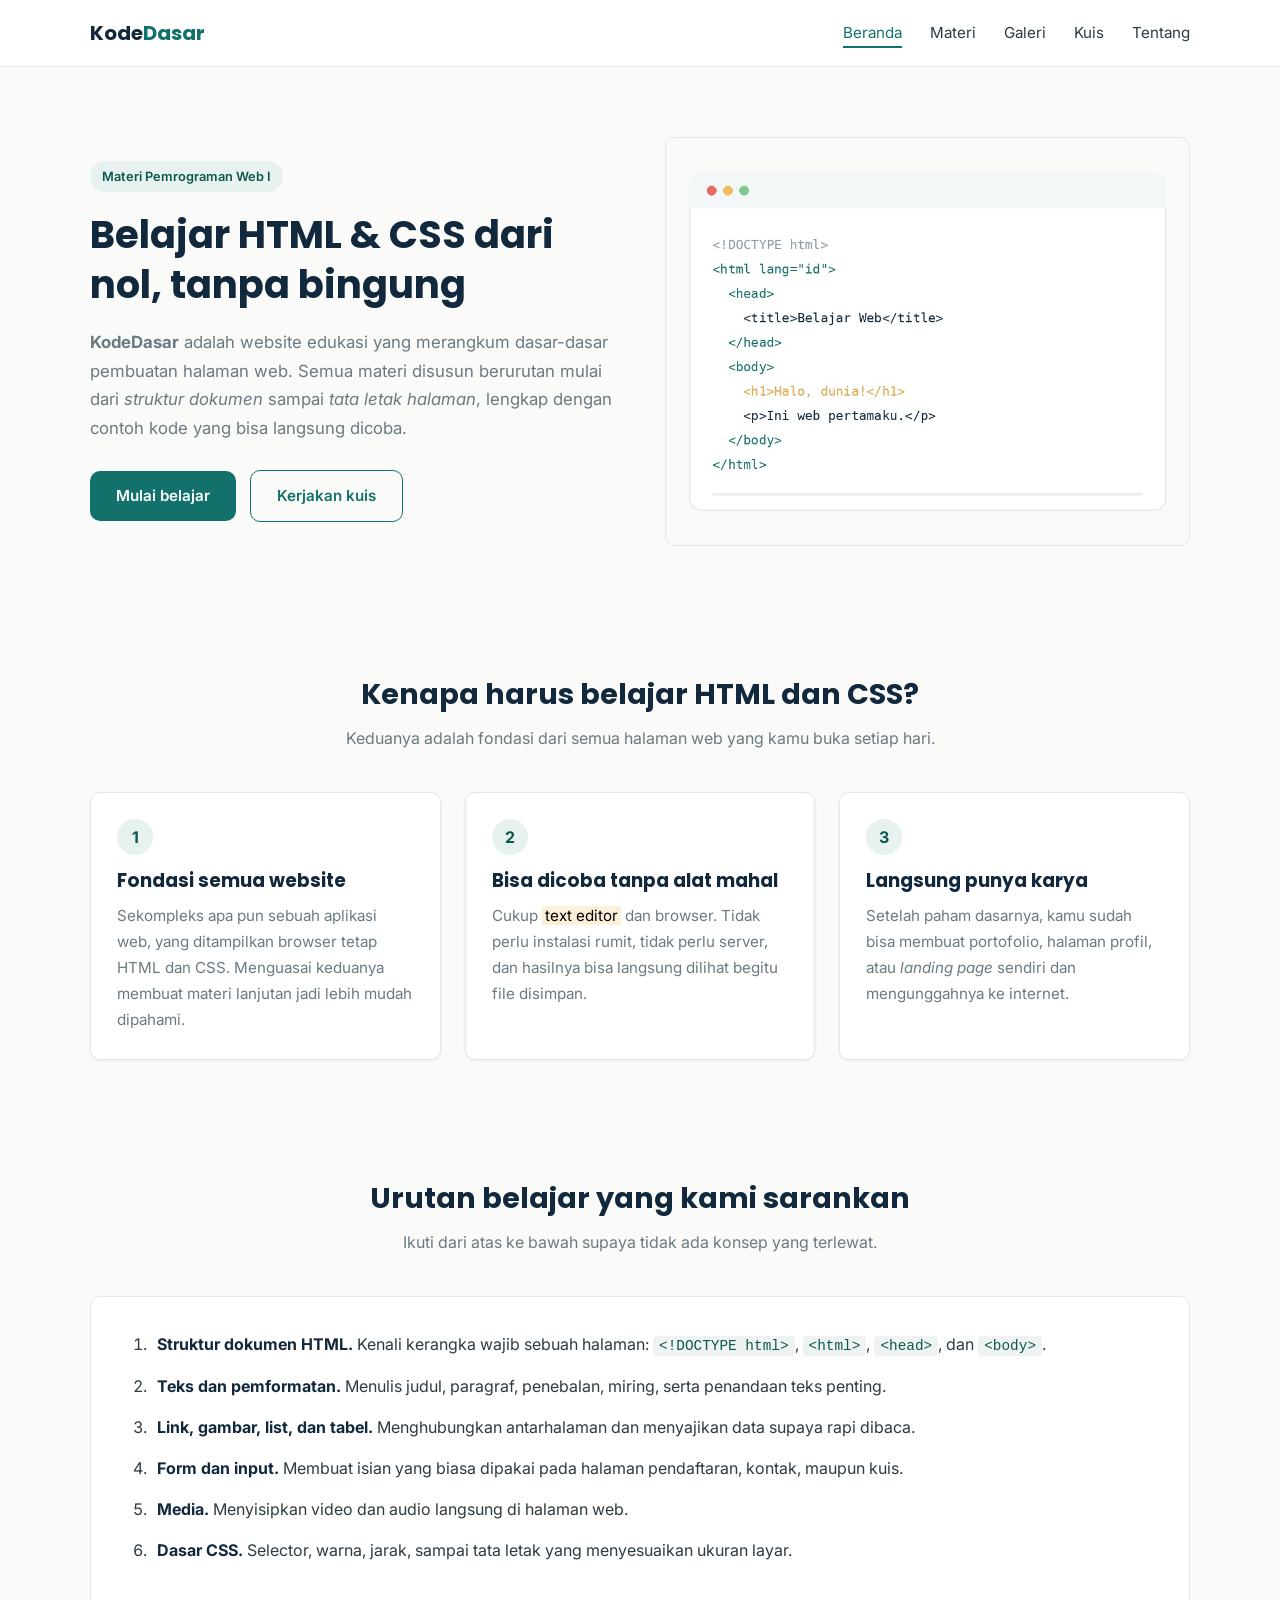
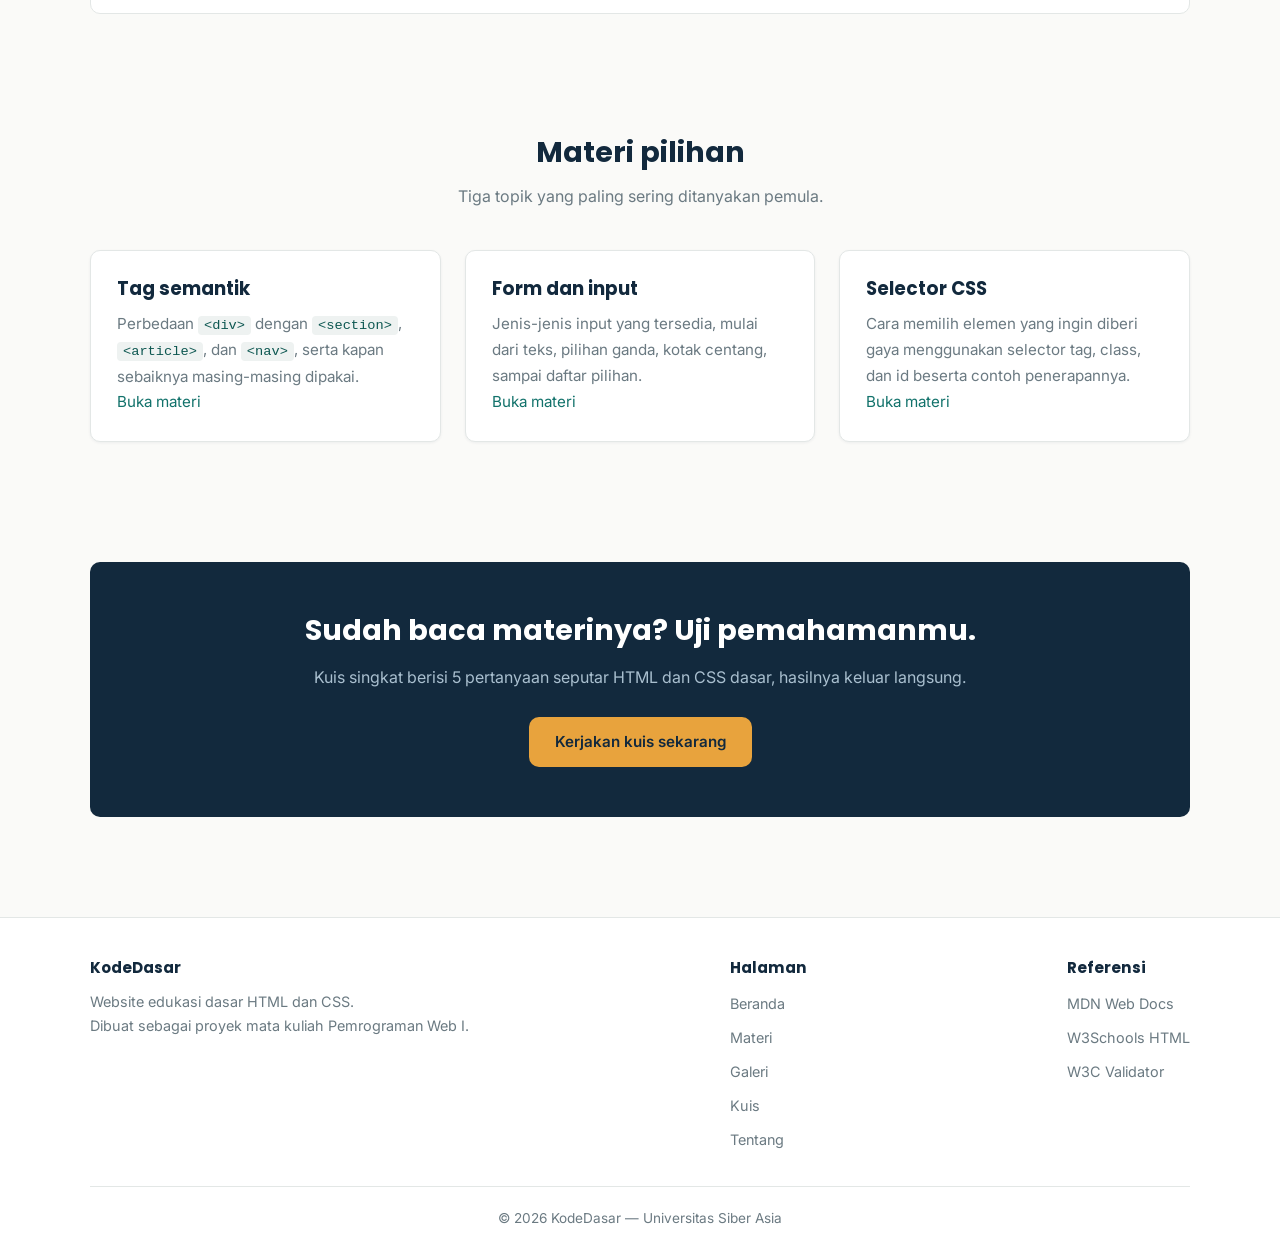
==== index.html @ 0af7c062 "commit awal web edukasi" ====
<!DOCTYPE html>
<html lang="id">
<head>
  <meta charset="UTF-8">
  <meta name="viewport" content="width=device-width, initial-scale=1.0">
  <meta name="description" content="KodeDasar adalah website edukasi untuk belajar HTML dan CSS dari nol.">
  <title>KodeDasar - Belajar HTML &amp; CSS dari Nol</title>
  <link rel="preconnect" href="https://fonts.googleapis.com">
  <link rel="preconnect" href="https://fonts.gstatic.com" crossorigin>
  <link href="https://fonts.googleapis.com/css2?family=Inter:wght@400;600&family=Poppins:wght@600;700&display=swap" rel="stylesheet">
  <link rel="stylesheet" href="css/style.css">
</head>
<body>

  <header>
    <div class="container header-isi">
      <a href="index.html" class="logo">Kode<span>Dasar</span></a>
      <button class="tombol-menu" id="tombolMenu">&#9776;</button>
      <nav id="menuUtama">
        <ul>
          <li><a href="index.html" class="aktif">Beranda</a></li>
          <li><a href="materi.html">Materi</a></li>
          <li><a href="galeri.html">Galeri</a></li>
          <li><a href="kuis.html">Kuis</a></li>
          <li><a href="tentang.html">Tentang</a></li>
        </ul>
      </nav>
    </div>
  </header>

  <main>

    <!-- Bagian pembuka -->
    <section class="hero">
      <div class="container hero-isi">
        <div class="hero-teks">
          <span class="label">Materi Pemrograman Web I</span>
          <h1>Belajar HTML &amp; CSS dari nol, tanpa bingung</h1>
          <p>
            <strong>KodeDasar</strong> adalah website edukasi yang merangkum dasar-dasar pembuatan
            halaman web. Semua materi disusun berurutan mulai dari <em>struktur dokumen</em> sampai
            <em>tata letak halaman</em>, lengkap dengan contoh kode yang bisa langsung dicoba.
          </p>
          <a href="materi.html" class="tombol">Mulai belajar</a>
          <a href="kuis.html" class="tombol tombol-garis">Kerjakan kuis</a>
        </div>
        <div class="hero-gambar">
          <img src="img/hero-editor.jpg" alt="Contoh kode HTML sederhana di dalam text editor">
        </div>
      </div>
    </section>

    <!-- Tiga alasan belajar web -->
    <section>
      <div class="container">
        <div class="judul-bagian">
          <h2>Kenapa harus belajar HTML dan CSS?</h2>
          <p>Keduanya adalah fondasi dari semua halaman web yang kamu buka setiap hari.</p>
        </div>

        <div class="grid-kartu">
          <article class="kartu">
            <span class="nomor">1</span>
            <h3>Fondasi semua website</h3>
            <p>
              Sekompleks apa pun sebuah aplikasi web, yang ditampilkan browser tetap
              HTML dan CSS. Menguasai keduanya membuat materi lanjutan jadi lebih mudah dipahami.
            </p>
          </article>

          <article class="kartu">
            <span class="nomor">2</span>
            <h3>Bisa dicoba tanpa alat mahal</h3>
            <p>
              Cukup <mark>text editor</mark> dan browser. Tidak perlu instalasi rumit,
              tidak perlu server, dan hasilnya bisa langsung dilihat begitu file disimpan.
            </p>
          </article>

          <article class="kartu">
            <span class="nomor">3</span>
            <h3>Langsung punya karya</h3>
            <p>
              Setelah paham dasarnya, kamu sudah bisa membuat portofolio, halaman profil,
              atau <em>landing page</em> sendiri dan mengunggahnya ke internet.
            </p>
          </article>
        </div>
      </div>
    </section>

    <!-- Urutan belajar -->
    <section>
      <div class="container">
        <div class="judul-bagian">
          <h2>Urutan belajar yang kami sarankan</h2>
          <p>Ikuti dari atas ke bawah supaya tidak ada konsep yang terlewat.</p>
        </div>

        <div class="alur">
          <ol>
            <li>
              <strong>Struktur dokumen HTML.</strong> Kenali kerangka wajib sebuah halaman:
              <code>&lt;!DOCTYPE html&gt;</code>, <code>&lt;html&gt;</code>,
              <code>&lt;head&gt;</code>, dan <code>&lt;body&gt;</code>.
            </li>
            <li>
              <strong>Teks dan pemformatan.</strong> Menulis judul, paragraf, penebalan,
              miring, serta penandaan teks penting.
            </li>
            <li>
              <strong>Link, gambar, list, dan tabel.</strong> Menghubungkan antarhalaman dan
              menyajikan data supaya rapi dibaca.
            </li>
            <li>
              <strong>Form dan input.</strong> Membuat isian yang biasa dipakai pada halaman
              pendaftaran, kontak, maupun kuis.
            </li>
            <li>
              <strong>Media.</strong> Menyisipkan video dan audio langsung di halaman web.
            </li>
            <li>
              <strong>Dasar CSS.</strong> Selector, warna, jarak, sampai tata letak yang
              menyesuaikan ukuran layar.
            </li>
          </ol>
        </div>
      </div>
    </section>

    <!-- Materi pilihan -->
    <section>
      <div class="container">
        <div class="judul-bagian">
          <h2>Materi pilihan</h2>
          <p>Tiga topik yang paling sering ditanyakan pemula.</p>
        </div>

        <div class="grid-kartu">
          <article class="kartu">
            <h3>Tag semantik</h3>
            <p>
              Perbedaan <code>&lt;div&gt;</code> dengan <code>&lt;section&gt;</code>,
              <code>&lt;article&gt;</code>, dan <code>&lt;nav&gt;</code>, serta kapan
              sebaiknya masing-masing dipakai.
            </p>
            <p><a href="materi.html">Buka materi</a></p>
          </article>

          <article class="kartu">
            <h3>Form dan input</h3>
            <p>
              Jenis-jenis input yang tersedia, mulai dari teks, pilihan ganda,
              kotak centang, sampai daftar pilihan.
            </p>
            <p><a href="materi.html">Buka materi</a></p>
          </article>

          <article class="kartu">
            <h3>Selector CSS</h3>
            <p>
              Cara memilih elemen yang ingin diberi gaya menggunakan selector tag,
              class, dan id beserta contoh penerapannya.
            </p>
            <p><a href="materi.html">Buka materi</a></p>
          </article>
        </div>
      </div>
    </section>

    <!-- Ajakan menuju halaman kuis -->
    <section>
      <div class="container">
        <div class="ajakan">
          <h2>Sudah baca materinya? Uji pemahamanmu.</h2>
          <p>Kuis singkat berisi 5 pertanyaan seputar HTML dan CSS dasar, hasilnya keluar langsung.</p>
          <a href="kuis.html" class="tombol">Kerjakan kuis sekarang</a>
        </div>
      </div>
    </section>

  </main>

  <footer>
    <div class="container">
      <div class="footer-isi">
        <div class="footer-kolom">
          <h4>KodeDasar</h4>
          <p>Website edukasi dasar HTML dan CSS.<br>Dibuat sebagai proyek mata kuliah Pemrograman Web I.</p>
        </div>
        <div class="footer-kolom">
          <h4>Halaman</h4>
          <ul>
            <li><a href="index.html">Beranda</a></li>
            <li><a href="materi.html">Materi</a></li>
            <li><a href="galeri.html">Galeri</a></li>
            <li><a href="kuis.html">Kuis</a></li>
            <li><a href="tentang.html">Tentang</a></li>
          </ul>
        </div>
        <div class="footer-kolom">
          <h4>Referensi</h4>
          <ul>
            <li><a href="https://developer.mozilla.org/id/docs/Web/HTML" target="_blank">MDN Web Docs</a></li>
            <li><a href="https://www.w3schools.com/html/" target="_blank">W3Schools HTML</a></li>
            <li><a href="https://validator.w3.org/" target="_blank">W3C Validator</a></li>
          </ul>
        </div>
      </div>
      <p class="hak-cipta">&copy; <span id="tahun">2026</span> KodeDasar &mdash; Universitas Siber Asia</p>
    </div>
  </footer>

  <script src="js/main.js"></script>
</body>
</html>
---- css/style.css ----
:root {
  --navy: #12293d;
  --teal: #12726b;
  --teal-gelap: #0d5751;
  --amber: #e8a33d;
  --teks: #2e3b42;
  --abu: #6b7a82;
  --garis: #e3e7e6;
  --bg: #fafaf8;
  --putih: #ffffff;
  --radius: 10px;
  --shadow: 0 1px 3px rgba(18, 41, 61, 0.06);
}

* {
  margin: 0;
  padding: 0;
  box-sizing: border-box;
}

body {
  font-family: "Inter", Arial, sans-serif;
  font-size: 16px;
  line-height: 1.7;
  color: var(--teks);
  background-color: var(--bg);
}

h1, h2, h3, h4 {
  font-family: "Poppins", Arial, sans-serif;
  color: var(--navy);
  line-height: 1.3;
}

h1 { font-size: 2.4rem; }
h2 { font-size: 1.8rem; }
h3 { font-size: 1.15rem; }

a {
  color: var(--teal);
  text-decoration: none;
}

a:hover {
  text-decoration: underline;
}

img {
  max-width: 100%;
  display: block;
}

code {
  font-family: "Consolas", "Courier New", monospace;
  background-color: #eef2f1;
  color: var(--teal-gelap);
  padding: 2px 6px;
  border-radius: 4px;
  font-size: 0.9em;
}

mark {
  background-color: #fdf0d9;
  padding: 0 3px;
}

.container {
  width: 90%;
  max-width: 1100px;
  margin: 0 auto;
}

header {
  background-color: var(--putih);
  border-bottom: 1px solid var(--garis);
  position: sticky;
  top: 0;
  z-index: 10;
}

.header-isi {
  display: flex;
  justify-content: space-between;
  align-items: center;
  padding: 16px 0;
}

.logo {
  font-family: "Poppins", Arial, sans-serif;
  font-size: 1.25rem;
  font-weight: 700;
  color: var(--navy);
}

.logo:hover {
  text-decoration: none;
}

.logo span {
  color: var(--teal);
}

nav ul {
  list-style: none;
  display: flex;
  gap: 28px;
}

nav a {
  color: var(--teks);
  font-size: 0.95rem;
  padding-bottom: 4px;
}

nav a:hover {
  color: var(--teal);
  text-decoration: none;
}

nav a.aktif {
  color: var(--teal);
  border-bottom: 2px solid var(--teal);
}

/* tombol ini cuma muncul di layar kecil */
.tombol-menu {
  display: none;
  background: none;
  border: 1px solid var(--garis);
  border-radius: 6px;
  padding: 6px 10px;
  font-size: 1.2rem;
  cursor: pointer;
  color: var(--navy);
}

.hero {
  padding: 70px 0;
}

.hero-isi {
  display: flex;
  align-items: center;
  gap: 50px;
}

.hero-teks {
  flex: 1;
}

.hero-gambar {
  flex: 1;
}

.hero-gambar img {
  border-radius: var(--radius);
  border: 1px solid var(--garis);
}

.label {
  display: inline-block;
  background-color: #e7f1f0;
  color: var(--teal-gelap);
  font-size: 0.8rem;
  font-weight: 600;
  padding: 5px 12px;
  border-radius: 20px;
  margin-bottom: 18px;
}

.hero p {
  color: var(--abu);
  font-size: 1.05rem;
  margin: 18px 0 28px;
}

.tombol {
  display: inline-block;
  background-color: var(--teal);
  color: var(--putih);
  padding: 12px 26px;
  border-radius: var(--radius);
  font-weight: 600;
  font-size: 0.95rem;
  border: none;
  cursor: pointer;
  font-family: "Inter", Arial, sans-serif;
  transition: background-color 0.2s;
}

.tombol:hover {
  background-color: var(--teal-gelap);
  text-decoration: none;
}

.tombol-garis {
  background-color: transparent;
  color: var(--teal);
  border: 1px solid var(--teal);
  margin-left: 10px;
}

.tombol-garis:hover {
  background-color: #e7f1f0;
  color: var(--teal-gelap);
}

section {
  padding: 60px 0;
}

.judul-bagian {
  text-align: center;
  max-width: 620px;
  margin: 0 auto 40px;
}

.judul-bagian p {
  color: var(--abu);
  margin-top: 12px;
}

.grid-kartu {
  display: grid;
  grid-template-columns: repeat(3, 1fr);
  gap: 24px;
}

.kartu {
  background-color: var(--putih);
  border: 1px solid var(--garis);
  border-radius: var(--radius);
  padding: 26px;
  box-shadow: var(--shadow);
}

.kartu h3 {
  margin-bottom: 10px;
}

.kartu p {
  color: var(--abu);
  font-size: 0.95rem;
}

.nomor {
  display: inline-block;
  width: 36px;
  height: 36px;
  line-height: 36px;
  text-align: center;
  background-color: #e7f1f0;
  color: var(--teal-gelap);
  border-radius: 50%;
  font-weight: 700;
  margin-bottom: 14px;
}

.alur {
  background-color: var(--putih);
  border: 1px solid var(--garis);
  border-radius: var(--radius);
  padding: 34px 40px;
}

.alur ol {
  margin-left: 20px;
}

.alur li {
  margin-bottom: 14px;
  padding-left: 6px;
}

.alur li strong {
  color: var(--navy);
}

.bungkus-tabel {
  overflow-x: auto;
  border: 1px solid var(--garis);
  border-radius: var(--radius);
  background-color: var(--putih);
}

table {
  width: 100%;
  border-collapse: collapse;
  font-size: 0.95rem;
}

th, td {
  padding: 14px 18px;
  text-align: left;
  border-bottom: 1px solid var(--garis);
}

th {
  background-color: #f4f7f6;
  color: var(--navy);
  font-weight: 600;
}

tbody tr:last-child td {
  border-bottom: none;
}

tbody tr:hover {
  background-color: #fafcfb;
}

caption {
  caption-side: bottom;
  padding: 12px;
  color: var(--abu);
  font-size: 0.85rem;
  text-align: left;
}

.kotak-cari {
  display: flex;
  gap: 10px;
  max-width: 480px;
  margin: 0 auto 36px;
}

.kotak-cari input {
  flex: 1;
  padding: 12px 16px;
  border: 1px solid var(--garis);
  border-radius: var(--radius);
  font-family: "Inter", Arial, sans-serif;
  font-size: 0.95rem;
}

.kotak-cari input:focus {
  outline: 2px solid var(--teal);
  border-color: var(--teal);
}

.kartu-tag {
  background-color: var(--putih);
  border: 1px solid var(--garis);
  border-radius: var(--radius);
  padding: 22px 24px;
  margin-bottom: 18px;
  box-shadow: var(--shadow);
}

.kartu-tag h3 {
  font-family: "Consolas", "Courier New", monospace;
  color: var(--teal-gelap);
  font-size: 1.05rem;
}

.kartu-tag p {
  color: var(--abu);
  font-size: 0.95rem;
  margin: 8px 0 14px;
}

.kategori {
  display: inline-block;
  font-size: 0.75rem;
  background-color: #f4f7f6;
  color: var(--abu);
  padding: 3px 10px;
  border-radius: 12px;
  margin-bottom: 10px;
  text-transform: uppercase;
  letter-spacing: 0.5px;
}

pre {
  background-color: var(--navy);
  color: #d7e5e3;
  padding: 16px 18px;
  border-radius: 8px;
  overflow-x: auto;
  font-family: "Consolas", "Courier New", monospace;
  font-size: 0.88rem;
  line-height: 1.6;
}

pre code {
  background: none;
  color: inherit;
  padding: 0;
}

.pesan-kosong {
  text-align: center;
  color: var(--abu);
  padding: 40px 0;
}

.media-box {
  background-color: var(--putih);
  border: 1px solid var(--garis);
  border-radius: var(--radius);
  padding: 24px;
  box-shadow: var(--shadow);
}

.media-box h3 {
  margin-bottom: 12px;
}

/* tinggi disamakan supaya video dan iframe sejajar */
.media-box video,
.media-box iframe {
  width: 100%;
  height: 265px;
  background-color: var(--navy);
  border-radius: 8px;
  border: none;
  display: block;
}

.media-box audio {
  width: 100%;
  margin-top: 8px;
}

.media-box p {
  color: var(--abu);
  font-size: 0.92rem;
  margin-top: 12px;
}

.dua-kolom {
  display: grid;
  grid-template-columns: repeat(2, 1fr);
  gap: 24px;
}

.filter-galeri {
  text-align: center;
  margin-bottom: 30px;
}

.filter-galeri button {
  background-color: var(--putih);
  border: 1px solid var(--garis);
  color: var(--teks);
  padding: 9px 20px;
  margin: 0 5px 8px 0;
  border-radius: 20px;
  cursor: pointer;
  font-family: "Inter", Arial, sans-serif;
  font-size: 0.9rem;
}

.filter-galeri button:hover {
  border-color: var(--teal);
  color: var(--teal);
}

.filter-galeri button.aktif {
  background-color: var(--teal);
  border-color: var(--teal);
  color: var(--putih);
}

.galeri {
  display: grid;
  grid-template-columns: repeat(3, 1fr);
  gap: 22px;
}

.item-galeri {
  background-color: var(--putih);
  border: 1px solid var(--garis);
  border-radius: var(--radius);
  overflow: hidden;
  box-shadow: var(--shadow);
}

.item-galeri img {
  width: 100%;
  height: 190px;
  object-fit: cover;
}

.item-galeri figcaption {
  padding: 14px 18px;
  font-size: 0.92rem;
  color: var(--abu);
}

.item-galeri figcaption strong {
  display: block;
  color: var(--navy);
  font-family: "Poppins", Arial, sans-serif;
  margin-bottom: 3px;
}

.form-box {
  background-color: var(--putih);
  border: 1px solid var(--garis);
  border-radius: var(--radius);
  padding: 32px;
  box-shadow: var(--shadow);
}

.grup-form {
  margin-bottom: 22px;
}

.grup-form label {
  display: block;
  font-weight: 600;
  font-size: 0.92rem;
  color: var(--navy);
  margin-bottom: 8px;
}

.grup-form input[type="text"],
.grup-form input[type="email"],
.grup-form select,
.grup-form textarea {
  width: 100%;
  padding: 11px 14px;
  border: 1px solid var(--garis);
  border-radius: 8px;
  font-family: "Inter", Arial, sans-serif;
  font-size: 0.95rem;
  color: var(--teks);
  background-color: var(--putih);
}

.grup-form textarea {
  resize: vertical;
  min-height: 110px;
}

.grup-form input:focus,
.grup-form select:focus,
.grup-form textarea:focus {
  outline: 2px solid var(--teal);
  border-color: var(--teal);
}

.pilihan label {
  display: block;
  font-weight: 400;
  color: var(--teks);
  margin-bottom: 9px;
  cursor: pointer;
}

.pilihan input {
  margin-right: 9px;
}

fieldset {
  border: 1px solid var(--garis);
  border-radius: var(--radius);
  padding: 22px 24px;
  margin-bottom: 22px;
}

legend {
  font-family: "Poppins", Arial, sans-serif;
  font-weight: 600;
  color: var(--navy);
  padding: 0 8px;
  font-size: 1rem;
}

.bantuan {
  font-size: 0.85rem;
  color: var(--abu);
  margin-top: 6px;
}

/* kotak hasil disembunyikan dulu, dimunculkan lewat JavaScript */
.hasil-kuis {
  display: none;
  background-color: var(--putih);
  border: 1px solid var(--garis);
  border-left: 4px solid var(--teal);
  border-radius: var(--radius);
  padding: 26px 30px;
  margin-bottom: 26px;
}

.hasil-kuis h3 {
  margin-bottom: 8px;
}

.skor {
  font-family: "Poppins", Arial, sans-serif;
  font-size: 2.6rem;
  font-weight: 700;
  color: var(--teal);
}

.hasil-kuis ul {
  margin: 16px 0 0 20px;
  font-size: 0.93rem;
  color: var(--abu);
}

.hasil-kuis li {
  margin-bottom: 6px;
}

.pesan-form {
  display: none;
  background-color: #e7f1f0;
  border-left: 4px solid var(--teal);
  border-radius: 8px;
  padding: 14px 18px;
  margin-bottom: 20px;
  font-size: 0.93rem;
  color: var(--teal-gelap);
}

.pesan-error {
  background-color: #fdeeee;
  border-left-color: #c0504d;
  color: #a33e3b;
}

.grid-anggota {
  display: grid;
  grid-template-columns: repeat(4, 1fr);
  gap: 22px;
}

.anggota {
  background-color: var(--putih);
  border: 1px solid var(--garis);
  border-radius: var(--radius);
  padding: 24px;
  text-align: center;
  box-shadow: var(--shadow);
}

.anggota img {
  width: 88px;
  height: 88px;
  border-radius: 50%;
  margin: 0 auto 14px;
}

.anggota h3 {
  font-size: 1rem;
}

.anggota .peran {
  color: var(--teal);
  font-size: 0.85rem;
  font-weight: 600;
  margin-bottom: 8px;
}

.anggota p {
  font-size: 0.88rem;
  color: var(--abu);
}

.ajakan {
  background-color: var(--navy);
  border-radius: var(--radius);
  padding: 50px 40px;
  text-align: center;
  color: var(--putih);
}

.ajakan h2 {
  color: var(--putih);
}

.ajakan p {
  color: #a9bfcf;
  margin: 14px 0 26px;
}

.ajakan .tombol {
  background-color: var(--amber);
  color: var(--navy);
}

.ajakan .tombol:hover {
  background-color: #d8942f;
}

footer {
  background-color: var(--putih);
  border-top: 1px solid var(--garis);
  padding: 40px 0 26px;
  margin-top: 40px;
}

.footer-isi {
  display: flex;
  justify-content: space-between;
  gap: 40px;
  flex-wrap: wrap;
  margin-bottom: 26px;
}

.footer-kolom h4 {
  font-size: 0.95rem;
  margin-bottom: 12px;
}

.footer-kolom ul {
  list-style: none;
}

.footer-kolom li {
  margin-bottom: 7px;
}

.footer-kolom a,
.footer-kolom p {
  font-size: 0.9rem;
  color: var(--abu);
}

.footer-kolom a:hover {
  color: var(--teal);
}

.hak-cipta {
  border-top: 1px solid var(--garis);
  padding-top: 20px;
  text-align: center;
  font-size: 0.85rem;
  color: var(--abu);
}

/* tampilan tablet */
@media (max-width: 900px) {
  .grid-kartu,
  .galeri,
  .grid-anggota {
    grid-template-columns: repeat(2, 1fr);
  }

  .hero-isi {
    flex-direction: column;
  }

  h1 { font-size: 2rem; }
}

/* tampilan handphone */
@media (max-width: 640px) {
  .tombol-menu {
    display: block;
  }

  nav {
    display: none;
    width: 100%;
  }

  nav.tampil {
    display: block;
  }

  .header-isi {
    flex-wrap: wrap;
  }

  nav ul {
    flex-direction: column;
    gap: 0;
    padding: 12px 0;
    border-top: 1px solid var(--garis);
    margin-top: 12px;
  }

  nav li {
    padding: 9px 0;
  }

  nav a.aktif {
    border-bottom: none;
    font-weight: 600;
  }

  .grid-kartu,
  .galeri,
  .grid-anggota,
  .dua-kolom {
    grid-template-columns: 1fr;
  }

  section {
    padding: 44px 0;
  }

  h1 { font-size: 1.7rem; }
  h2 { font-size: 1.45rem; }

  .form-box,
  .alur {
    padding: 22px;
  }

  .tombol-garis {
    margin-left: 0;
    margin-top: 10px;
  }

  .ajakan {
    padding: 36px 22px;
  }
}
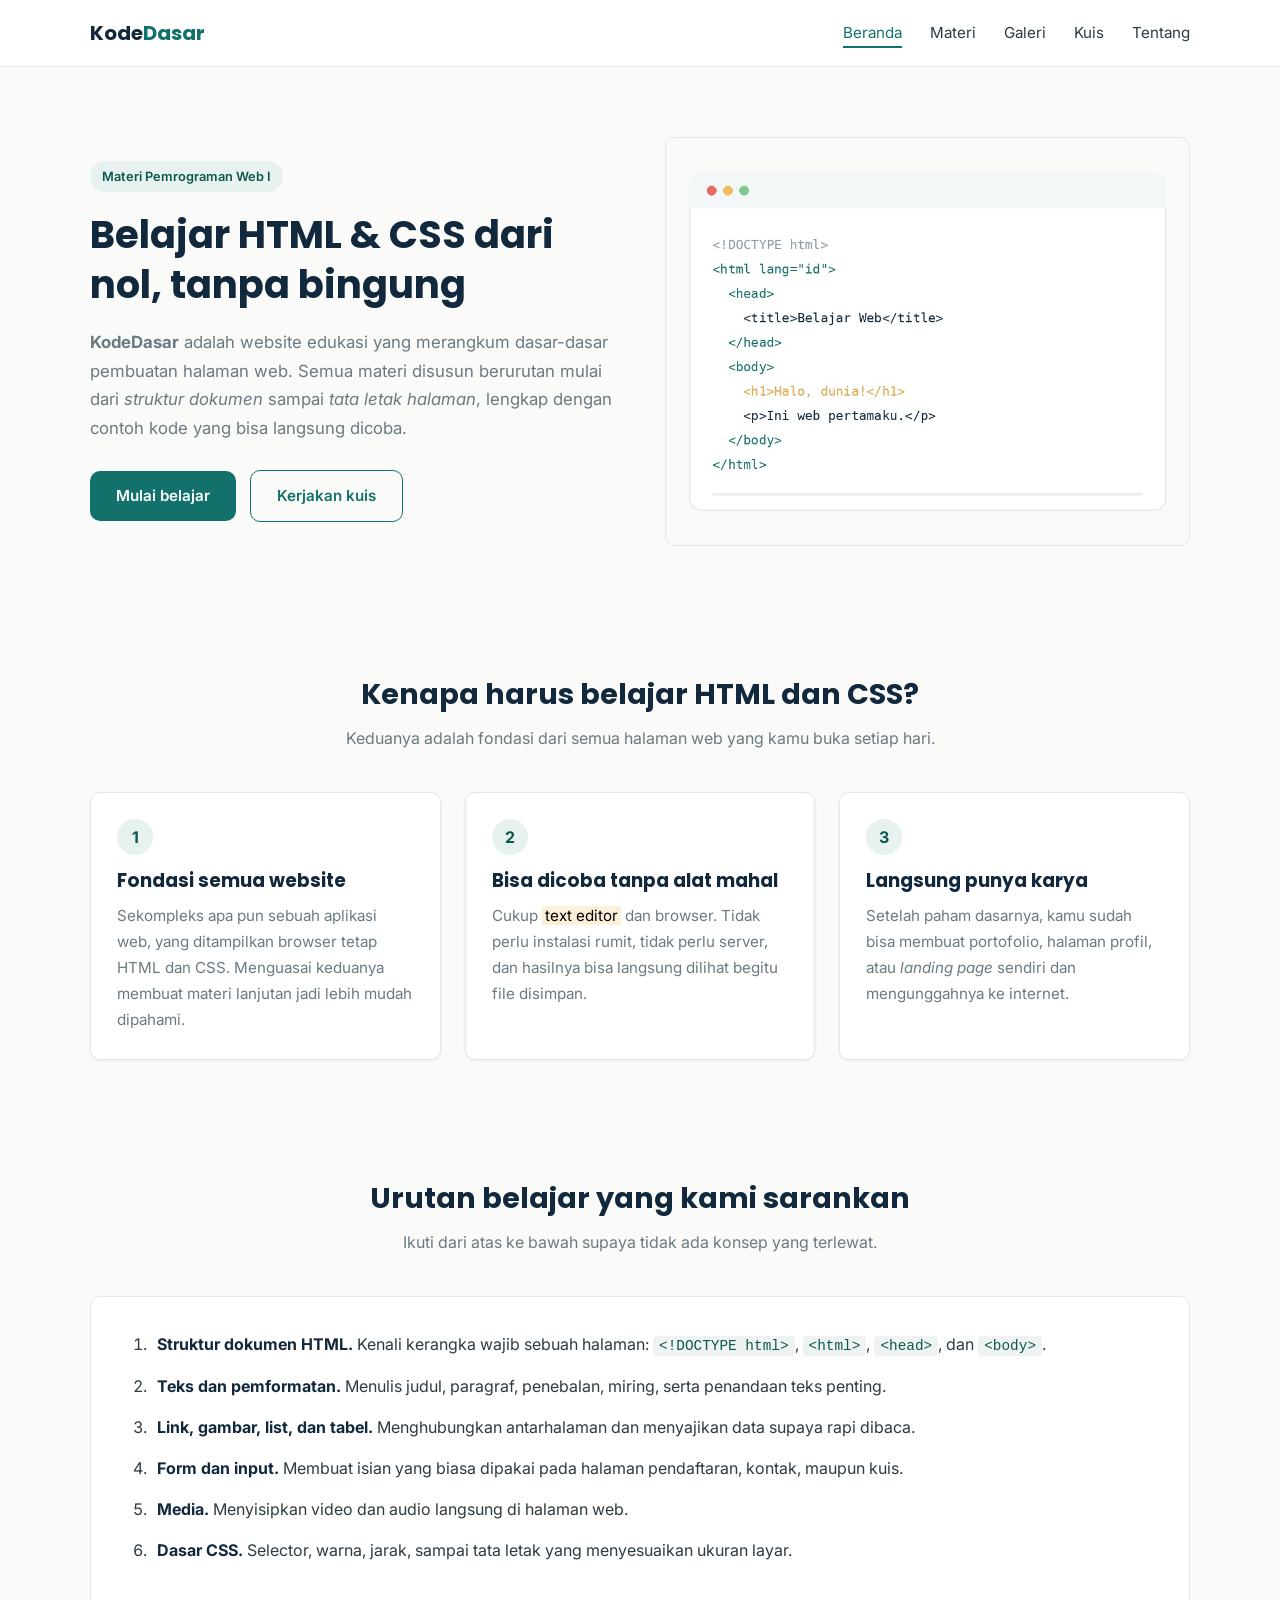
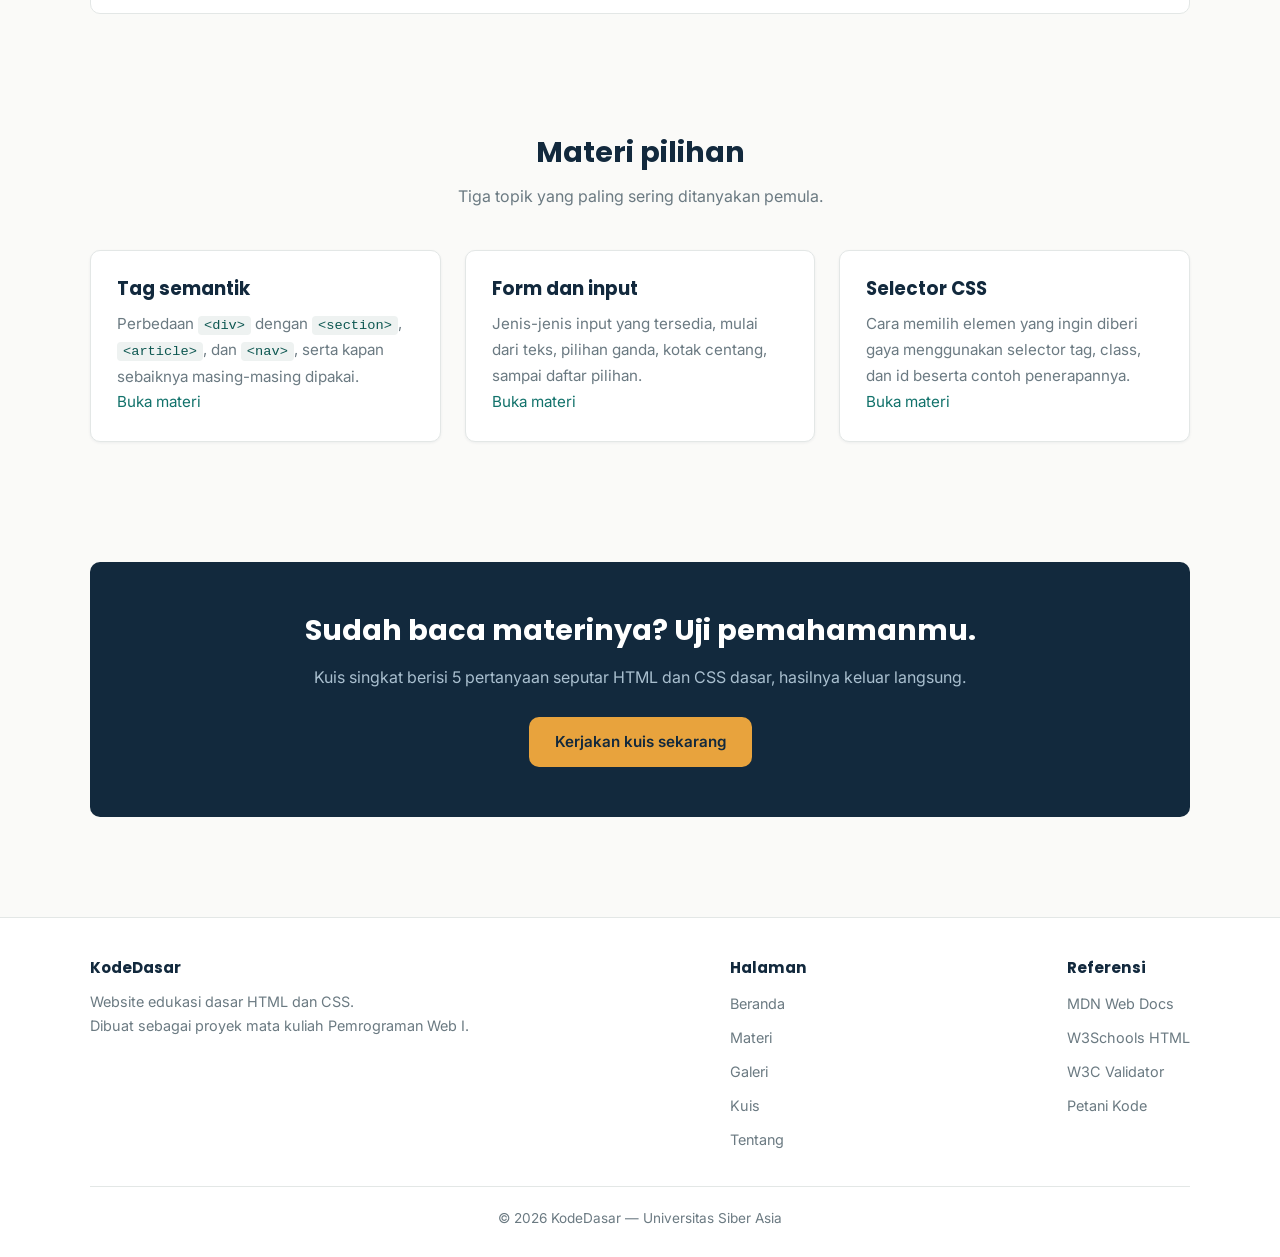
==== commit 18eaac77: "update file modul edukasi" ====
--- a/index.html
+++ b/index.html
@@ -204,6 +204,7 @@
             <li><a href="https://developer.mozilla.org/id/docs/Web/HTML" target="_blank">MDN Web Docs</a></li>
             <li><a href="https://www.w3schools.com/html/" target="_blank">W3Schools HTML</a></li>
             <li><a href="https://validator.w3.org/" target="_blank">W3C Validator</a></li>
+            <li><a href="https://www.petanikode.com/html-tag-elemen-atribut/" target="_blank">Petani Kode</a></li>
           </ul>
         </div>
       </div>
